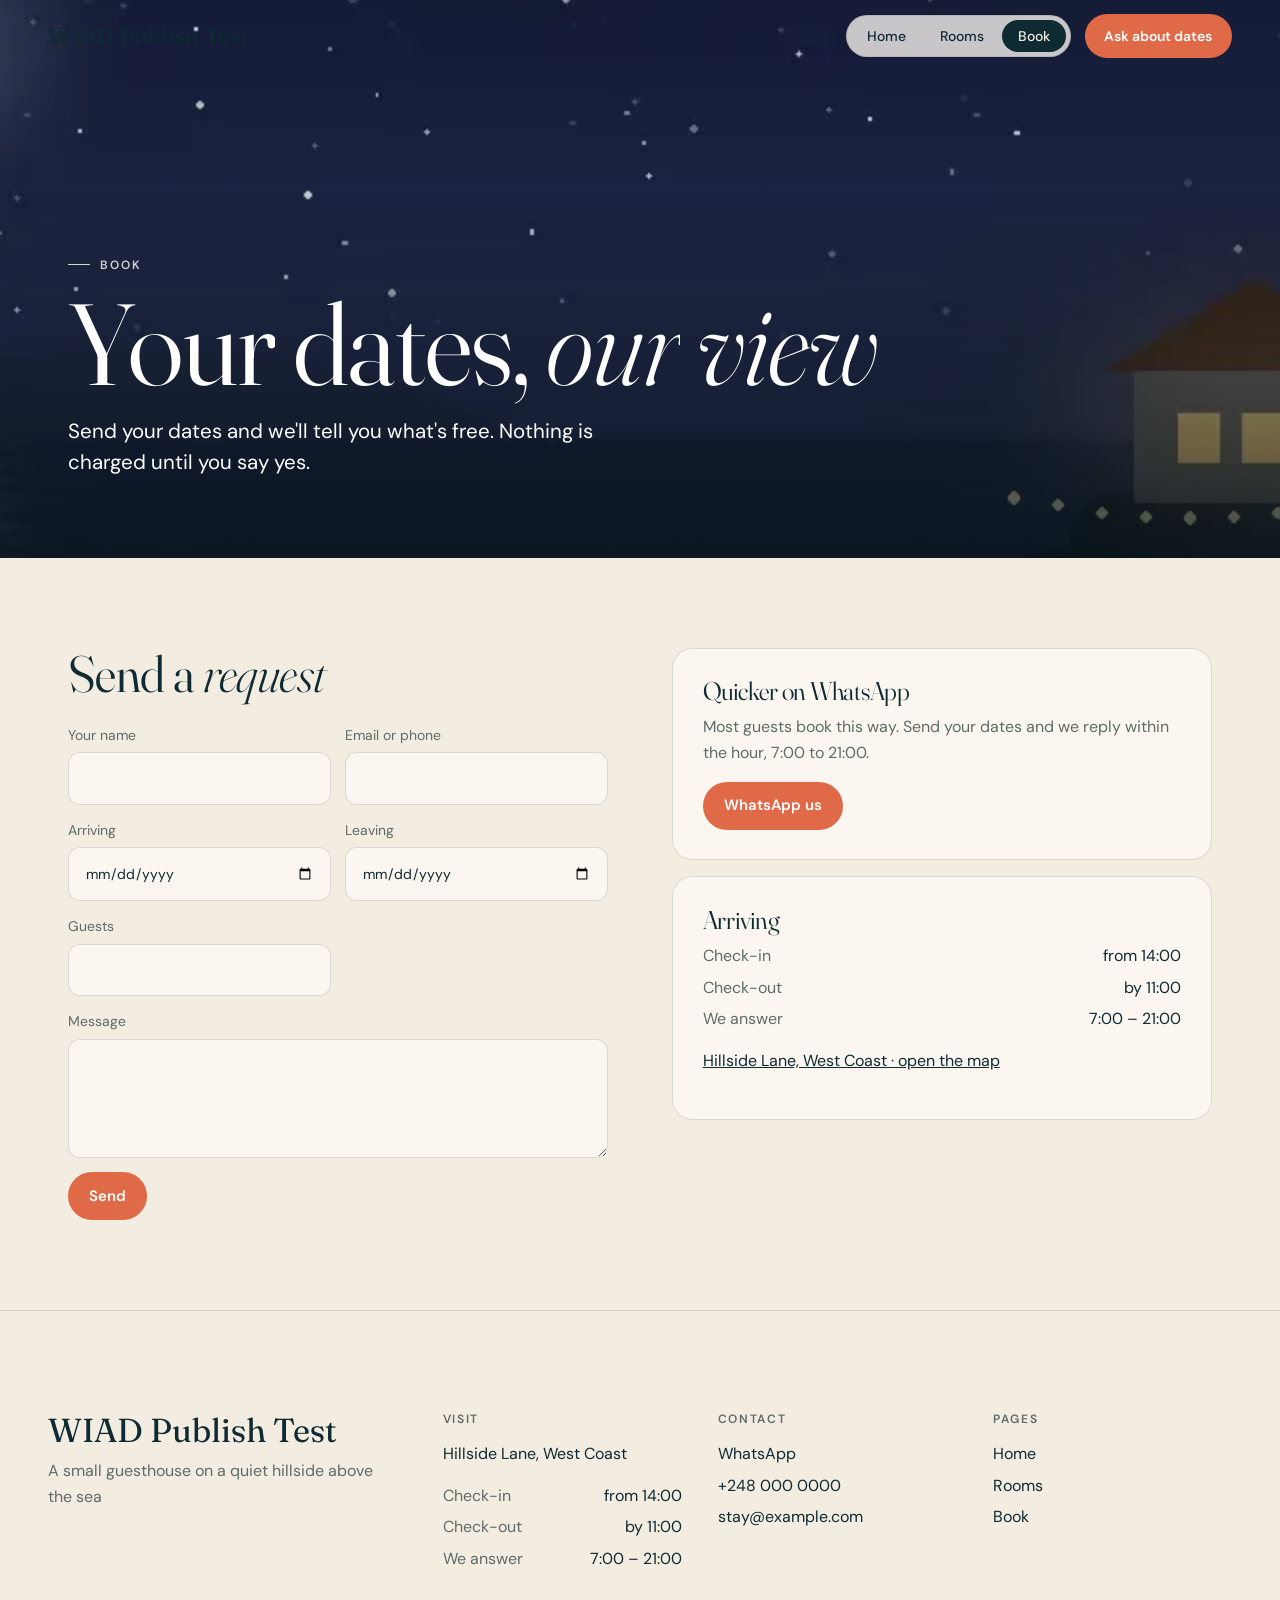
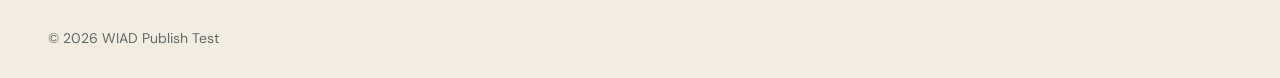
==== book.html @ 18fc2729 "Update 20 Nov 2026 23:09" ====
<!doctype html>
<html lang="en"><head>
<meta charset="utf-8"><meta name="viewport" content="width=device-width,initial-scale=1">
<title>Book a room · WIAD Publish Test</title><meta name="description" content="Ask about your dates at WIAD Publish Test: send a request with your dates and number of guests, or message us on WhatsApp. We reply within the hour."><meta name="robots" content="noindex">
<meta property="og:type" content="website"><meta property="og:site_name" content="WIAD Publish Test">
<meta property="og:title" content="Book a room · WIAD Publish Test"><meta property="og:description" content="Ask about your dates at WIAD Publish Test: send a request with your dates and number of guests, or message us on WhatsApp. We reply within the hour.">
<meta property="og:image" content="assets/img/og.jpg"><meta name="twitter:card" content="summary_large_image">
<meta name="theme-color" content="#0e2a33">
<link rel="preconnect" href="https://fonts.googleapis.com"><link rel="preconnect" href="https://fonts.gstatic.com" crossorigin><link rel="stylesheet" href="https://fonts.googleapis.com/css2?family=Fraunces:ital,opsz,wght@0,9..144,300..600;1,9..144,300..500&amp;family=DM+Sans:wght@400;500;600&amp;display=swap">
<link rel="stylesheet" href="assets/base.css?v=1795201784"><link rel="stylesheet" href="assets/look.css?v=1795201784">
<script src="assets/base.js?v=1795201784" defer></script>
</head>
<body class="">
<a class="skip" href="#main">Skip to content</a>
<header class="top" data-top>
  <a class="brand" href="./" aria-label="WIAD Publish Test home"><span class="wordmark">WIAD Publish Test</span></a>
  <nav class="pill" aria-label="Main"><a href="./">Home</a><a href="rooms.html">Rooms</a><a href="book.html" aria-current=page>Book</a></nav>
  <a class="btn top-cta" href="https://wa.me/2480000000?text=Hi%21%20Do%20you%20have%20a%20room%20free%20from%20%E2%80%A6%20to%20%E2%80%A6%3F" target="_blank" rel="noopener">Ask about dates</a>
  <button class="menu-btn" type="button" aria-expanded="false" aria-controls="menu-sheet"><span>Menu</span><i></i></button>
</header>
<div class="menu-sheet" id="menu-sheet" hidden>
  <nav aria-label="Menu"><a href="./">Home</a><a href="rooms.html">Rooms</a><a href="book.html">Book</a></nav>
  <div class="menu-foot"><a href="https://wa.me/2480000000" target="_blank" rel="noopener">WhatsApp</a><a href="mailto:stay@example.com">stay@example.com</a></div>
</div>
<main id="main">
<section class="p-hero" style="min-height:62vh">
  <img src="assets/img/view-night.webp" alt="" width="640" height="800">
  <div class="wrap">
    <p class="eyebrow">Book</p>
    <h1 data-words>Your dates, <em>our view</em></h1>
    <p class="lead" data-rise>Send your dates and we'll tell you what's free. Nothing is charged until you say yes.</p>
  </div>
</section>

<section class="sec tight">
  <div class="wrap split">
    <div data-rise>
      <h2 class="h-m" style="margin-bottom:24px">Send a <em>request</em></h2>
      <form class="form" data-form data-email="stay@example.com" data-wa="https://wa.me/2480000000" action="https://api.web3forms.com/submit" method="POST"><input type="hidden" name="subject" value="Booking request from the WIAD Publish Test website"><input type="checkbox" name="botcheck" class="hp" tabindex="-1" autocomplete="off" aria-hidden="true"><label><span>Your name</span><input name="name" required autocomplete="name"></label><label><span>Email or phone</span><input name="contact" required autocomplete="email"></label><label><span>Arriving</span><input name="arrive_date" type="date"></label><label><span>Leaving</span><input name="leave_date" type="date"></label><label><span>Guests</span><input name="guests" type="number"></label><label class="wide"><span>Message</span><textarea name="message" rows="4" required></textarea></label><div class="form-end"><button class="btn" type="submit">Send</button><p class="form-note" data-note role="status"></p></div></form>
    </div>
    <div data-rise>
      <div class="card"><h3>Quicker on WhatsApp</h3><p class="muted">Most guests book this way. Send your dates and we reply within the hour, 7:00 to 21:00.</p>
        <a class="btn" href="https://wa.me/2480000000?text=Hi%21%20Do%20you%20have%20a%20room%20free%20from%20%E2%80%A6%20to%20%E2%80%A6%3F" target="_blank" rel="noopener">WhatsApp us</a></div>
      <div class="card" style="margin-top:16px"><h3>Arriving</h3><dl class="hours"><div><dt>Check-in</dt><dd>from 14:00</dd></div><div><dt>Check-out</dt><dd>by 11:00</dd></div><div><dt>We answer</dt><dd>7:00 – 21:00</dd></div></dl><p style="margin-top:16px"><a href="https://maps.google.com/?q=West+Coast" target="_blank" rel="noopener">Hillside Lane, West Coast · open the map</a></p></div>
    </div>
  </div>
</section>

</main>
<footer class="foot">
  <div class="f-grid">
    <div class="f-col f-brand"><a class="brand" href="./">WIAD Publish Test</a><p>A small guesthouse on a quiet hillside above the sea</p></div>
    <div class="f-col"><h4>Visit</h4><p><a href="https://maps.google.com/?q=West+Coast" target="_blank" rel="noopener">Hillside Lane, West Coast</a></p><dl class="hours"><div><dt>Check-in</dt><dd>from 14:00</dd></div><div><dt>Check-out</dt><dd>by 11:00</dd></div><div><dt>We answer</dt><dd>7:00 – 21:00</dd></div></dl></div>
    <div class="f-col"><h4>Contact</h4><p class="f-links"><a href="https://wa.me/2480000000" target="_blank" rel="noopener">WhatsApp</a><a href="tel:+2480000000">+248 000 0000</a><a href="mailto:stay@example.com">stay@example.com</a></p></div>
    <div class="f-col"><h4>Pages</h4><p class="f-links"><a href="./">Home</a><a href="rooms.html">Rooms</a><a href="book.html">Book</a></p></div>
  </div>
  <div class="f-base"><span>© 2026 WIAD Publish Test</span></div>
</footer>
</body></html>
---- assets/base.css ----
/* base.css: shared by every starter look. Colours and fonts come from look.css (the :root variables). */
:root{
  --bg:#f6f3ee; --ink:#161513; --muted:#6c675f; --line:rgba(22,21,19,.14); --card:#fffdf9;
  --accent:#c2502e; --accent-ink:#fff; --top-ink:var(--ink); --pill-bg:rgba(255,253,249,.72); --pill-line:rgba(22,21,19,.1);
  --font-display:Georgia,serif; --font-body:system-ui,-apple-system,"Segoe UI",sans-serif;
  --radius:18px; --wrap:1240px; --gut:clamp(16px,4vw,48px); --ease:cubic-bezier(.2,.7,.1,1);
}
*,*::before,*::after{box-sizing:border-box}
html{-webkit-text-size-adjust:100%;scroll-behavior:auto}
body{margin:0;background:var(--bg);color:var(--ink);font:400 clamp(16px,1.05vw,18px)/1.6 var(--font-body);-webkit-font-smoothing:antialiased;overflow-x:hidden}
img,video,canvas,svg{display:block;max-width:100%}
img{height:auto}
a{color:inherit}
h1,h2,h3,h4{font-family:var(--font-display);font-weight:400;line-height:1.02;margin:0;letter-spacing:-.01em}
p{margin:0 0 1em}
button{font:inherit;color:inherit}
.skip{position:absolute;left:-999px;top:8px;background:var(--ink);color:var(--bg);padding:10px 16px;border-radius:99px;z-index:200}
.skip:focus{left:8px}
:focus-visible{outline:2px solid var(--accent);outline-offset:3px}

/* layout */
.wrap{max-width:var(--wrap);margin:0 auto;padding:0 var(--gut)}
.sec{padding:clamp(72px,11vw,150px) 0}
.sec.tight{padding:clamp(48px,7vw,90px) 0}
.eyebrow{font:600 12px/1.2 var(--font-body);letter-spacing:.16em;text-transform:uppercase;color:var(--muted);margin:0 0 18px;display:flex;gap:10px;align-items:center}
.eyebrow::before{content:"";width:22px;height:1px;background:currentColor}
.h-xl{font-size:clamp(48px,9.5vw,148px)}
.h-l{font-size:clamp(38px,6vw,92px)}
.h-m{font-size:clamp(30px,4vw,58px)}
.h-s{font-size:clamp(22px,2.2vw,30px)}
.lead{font-size:clamp(18px,1.6vw,23px);line-height:1.5;max-width:38ch}
.muted{color:var(--muted)}
.split{display:grid;grid-template-columns:1fr 1fr;gap:clamp(28px,5vw,80px);align-items:start}
.grid{display:grid;grid-template-columns:repeat(auto-fit,minmax(min(100%,280px),1fr));gap:clamp(14px,2vw,24px)}
@media (max-width:820px){.split{grid-template-columns:1fr}}

/* buttons */
.btn{display:inline-flex;align-items:center;justify-content:center;gap:.6em;min-height:48px;padding:0 1.4em;border-radius:99px;border:0;
  background:var(--accent);color:var(--accent-ink);font:600 15px/1 var(--font-body);text-decoration:none;cursor:pointer;
  transition:transform .35s var(--ease),background .3s,box-shadow .35s}
.btn:hover{transform:translateY(-2px);box-shadow:0 10px 26px -12px rgba(0,0,0,.45)}
.btn.line{background:transparent;color:inherit;box-shadow:inset 0 0 0 1.5px currentColor}
.btn.big{min-height:60px;padding:0 2em;font-size:17px}
.btn .ar{transition:transform .3s var(--ease)}
.btn:hover .ar{transform:translateX(4px)}
.btns{display:flex;flex-wrap:wrap;gap:12px;margin-top:28px}

/* header: the menu is always visible on every screen size */
.top{position:fixed;inset:14px var(--gut) auto;z-index:100;display:flex;align-items:center;gap:14px;color:var(--top-ink);pointer-events:none}
.top>*{pointer-events:auto}
.brand{text-decoration:none;margin-right:auto;display:flex;align-items:center}
.wordmark{font:400 clamp(20px,1.8vw,26px)/1 var(--font-display);letter-spacing:-.01em;white-space:nowrap}
.logo-img{height:40px;width:auto}
.pill{display:flex;gap:2px;padding:5px;border-radius:99px;background:var(--pill-bg);box-shadow:inset 0 0 0 1px var(--pill-line);
  -webkit-backdrop-filter:blur(14px) saturate(1.4);backdrop-filter:blur(14px) saturate(1.4)}
.pill a{padding:9px 16px;border-radius:99px;text-decoration:none;font:500 14px/1 var(--font-body);color:var(--ink);transition:background .25s}
.pill a:hover{background:rgba(127,127,127,.14)}
.pill a[aria-current]{background:var(--ink);color:var(--bg)}
.top-cta{min-height:44px;font-size:14px}
.menu-btn{display:none;align-items:center;gap:10px;min-height:44px;padding:0 18px;border-radius:99px;border:0;cursor:pointer;
  background:var(--pill-bg);color:var(--ink);box-shadow:inset 0 0 0 1px var(--pill-line);-webkit-backdrop-filter:blur(14px);backdrop-filter:blur(14px);font-weight:600;font-size:14px}
.menu-btn i{width:16px;height:8px;position:relative}
.menu-btn i::before,.menu-btn i::after{content:"";position:absolute;left:0;right:0;height:1.6px;background:currentColor;border-radius:2px;transition:transform .35s var(--ease),top .35s var(--ease)}
.menu-btn i::before{top:0}.menu-btn i::after{top:6px}
.menu-open .menu-btn i::before{top:3px;transform:rotate(45deg)}.menu-open .menu-btn i::after{top:3px;transform:rotate(-45deg)}
.menu-sheet{position:fixed;inset:0;z-index:90;background:var(--bg);color:var(--ink);display:flex;flex-direction:column;justify-content:center;
  padding:100px var(--gut) 40px;opacity:0;transition:opacity .35s}
.menu-sheet[hidden]{display:flex;visibility:hidden}
.menu-open .menu-sheet{opacity:1;visibility:visible}
.menu-sheet nav{display:flex;flex-direction:column;gap:4px}
.menu-sheet nav a{font:400 clamp(40px,11vw,80px)/1.05 var(--font-display);text-decoration:none;transform:translateY(20px);opacity:0;transition:transform .5s var(--ease),opacity .5s}
.menu-open .menu-sheet nav a{transform:none;opacity:1}
.menu-open .menu-sheet nav a:nth-child(2){transition-delay:.04s}.menu-open .menu-sheet nav a:nth-child(3){transition-delay:.08s}
.menu-open .menu-sheet nav a:nth-child(4){transition-delay:.12s}.menu-open .menu-sheet nav a:nth-child(5){transition-delay:.16s}
.menu-foot{display:flex;gap:22px;margin-top:40px;color:var(--muted);flex-wrap:wrap}
@media (max-width:860px){.pill,.top-cta{display:none}.menu-btn{display:inline-flex}.top{inset:12px 16px auto}}
/* once the page scrolls, a soft veil behind the header keeps it readable over the content (a look can switch it off: --top-veil:none) */
.top::before{content:"";position:absolute;left:calc(-1 * var(--gut));right:calc(-1 * var(--gut));top:-14px;height:calc(100% + 50px);z-index:-1;pointer-events:none;
  background:var(--top-veil,linear-gradient(var(--bg) 62%,transparent));opacity:0;transition:opacity .35s}
.scrolled .top::before{opacity:1}
.menu-open .top::before{opacity:0}
@media (max-width:860px){.top::before{left:-16px;right:-16px;top:-12px}}

/* motion helpers */
[data-rise]{opacity:0;transform:translateY(28px);transition:opacity .9s var(--ease),transform .9s var(--ease)}
[data-rise].in{opacity:1;transform:none}
[data-words] .w{display:inline-block;overflow:hidden;vertical-align:top;padding-bottom:.08em;margin-bottom:-.08em}
[data-words] .w>span{display:inline-block;transform:translateY(105%);transition:transform .9s var(--ease)}
[data-words].in .w>span{transform:none}
.still [data-rise],.shot-full [data-rise]{opacity:1;transform:none;transition:none}
.still [data-words] .w>span,.shot-full [data-words] .w>span{transform:none;transition:none}
.marquee{overflow:hidden;white-space:nowrap;display:flex}
.marquee>div{display:flex;flex-shrink:0;animation:mq var(--mq,32s) linear infinite}
.marquee>div>*{padding-right:.6em}
@keyframes mq{to{transform:translateX(-100%)}}
.still .marquee>div{animation:none}

/* content blocks */
.card{background:var(--card);border-radius:var(--radius);padding:clamp(22px,2.4vw,34px);box-shadow:inset 0 0 0 1px var(--line)}
.card h3{font-size:clamp(22px,2vw,28px);margin-bottom:10px}
.prices{list-style:none;margin:0;padding:0}
.prices li{display:flex;align-items:baseline;gap:12px;padding:16px 0;border-bottom:1px solid var(--line)}
.prices li b{font-weight:600}
.prices li small{display:block;color:var(--muted);font-size:.88em;margin-top:2px}
.prices li .dots{flex:1;border-bottom:1px dotted var(--line);transform:translateY(-4px);min-width:20px}
.prices li .pr{font-variant-numeric:tabular-nums;white-space:nowrap}
dl.hours{margin:0;display:grid;gap:6px}
dl.hours div{display:flex;justify-content:space-between;gap:20px}
dl.hours dt{color:var(--muted)}dl.hours dd{margin:0;font-variant-numeric:tabular-nums}
details{border-bottom:1px solid var(--line);padding:18px 0}
summary{cursor:pointer;list-style:none;font:500 clamp(18px,1.5vw,21px)/1.35 var(--font-body);display:flex;justify-content:space-between;gap:16px}
summary::after{content:"+";font-size:1.3em;line-height:1;transition:transform .3s}
details[open] summary::after{transform:rotate(45deg)}
summary::-webkit-details-marker{display:none}
details p{margin:12px 0 0;color:var(--muted);max-width:60ch}
.ph{position:relative;overflow:hidden;border-radius:var(--radius);background:var(--card)}
.ph img,.ph video{width:100%;height:100%;object-fit:cover}

/* form */
.form{display:grid;grid-template-columns:1fr 1fr;gap:14px}
.form label{display:flex;flex-direction:column;gap:6px;font-size:14px;color:var(--muted)}
.form .wide,.form .form-end{grid-column:1/-1}
.form input,.form textarea,.form select{font:inherit;color:var(--ink);background:var(--card);border:1px solid var(--line);border-radius:12px;padding:14px 16px;width:100%}
.form input:focus,.form textarea:focus{outline:2px solid var(--accent);outline-offset:0;border-color:transparent}
.form-end{display:flex;align-items:center;gap:18px;flex-wrap:wrap}
.form-note{margin:0;color:var(--muted)}
.hp{position:absolute;left:-5000px}
@media (max-width:600px){.form{grid-template-columns:1fr}}

/* footer */
.foot{padding:clamp(60px,8vw,110px) var(--gut) 28px;border-top:1px solid var(--line)}
.f-grid{max-width:var(--wrap);margin:0 auto;display:grid;grid-template-columns:1.5fr 1fr 1fr 1fr;gap:36px}
.f-col h4{font:600 12px/1 var(--font-body);letter-spacing:.14em;text-transform:uppercase;color:var(--muted);margin-bottom:16px}
.f-brand .brand{font:400 clamp(26px,2.6vw,36px)/1 var(--font-display);text-decoration:none;display:block;margin-bottom:12px}
.f-brand p{color:var(--muted);max-width:30ch}
.f-links{display:flex;flex-direction:column;gap:6px}
.f-links a,.f-col a{text-decoration:none}
.f-links a:hover{text-decoration:underline}
.f-base{max-width:var(--wrap);margin:56px auto 0;display:flex;justify-content:space-between;gap:16px;flex-wrap:wrap;color:var(--muted);font-size:14px}
.demo-note{margin:0;font-style:normal}
@media (max-width:860px){.f-grid{grid-template-columns:1fr 1fr}.f-brand{grid-column:1/-1}}

@media (prefers-reduced-motion:reduce){
  *,*::before,*::after{animation-duration:.01ms!important;animation-iteration-count:1!important;transition-duration:.01ms!important}
  [data-rise]{opacity:1;transform:none}[data-words] .w>span{transform:none}
}
---- assets/look.css ----
/* Look: One scene that changes as you scroll (demo: Palm Hollow). Change the colours and fonts here. */
:root{
  --bg:#f3ece0; --ink:#0e2a33; --muted:#5f6b69; --line:rgba(14,42,51,.14); --card:#fbf7f0;
  --accent:#e06a48; --accent-ink:#fff; --deep:#0e2a33; --mist:#dfe7e3;
  --pill-bg:rgba(251,247,240,.78);
  --font-display:Fraunces,Georgia,serif; --font-body:"DM Sans",system-ui,sans-serif;
  --radius:20px;
}
h1,h2,h3{font-variation-settings:"opsz" 120;font-weight:350}
em{font-style:italic;font-weight:300}
.on-dark{--top-veil:none}
.on-dark .top .wordmark{color:#fff;text-shadow:0 1px 12px rgba(0,0,0,.25)}

/* the scroll scene: a tall section; the stage sticks while the pictures change */
.scrub{position:relative;height:520vh;background:var(--deep)}
.scrub-stage{position:sticky;top:0;height:100vh;height:100svh;overflow:hidden}
.scrub canvas{position:absolute;inset:0;width:100%;height:100%}
.scrub-stage::after{content:"";position:absolute;inset:0;pointer-events:none;
  background:linear-gradient(90deg,rgba(6,18,24,.55) 0%,rgba(6,18,24,.18) 42%,transparent 60%),linear-gradient(0deg,rgba(6,18,24,.45),transparent 30%)}
.steps{position:absolute;left:var(--gut);top:50%;translate:0 -50%;z-index:2;width:min(560px,86vw);color:#fff}
.step{position:absolute;left:0;top:50%;translate:0 -50%;opacity:0;transform:translateY(30px);transition:opacity .7s var(--ease),transform .9s var(--ease);pointer-events:none}
.step.on{opacity:1;transform:none;pointer-events:auto}
.step .eyebrow{color:rgba(255,255,255,.8)}
.step h1,.step h2{font-size:clamp(46px,7vw,104px);line-height:.95;text-shadow:0 2px 30px rgba(0,0,0,.25)}
.step p{font-size:clamp(17px,1.4vw,20px);max-width:32ch;margin-top:20px;opacity:.92}
.still .step{transition:none}
.rail{position:absolute;left:var(--gut);right:var(--gut);bottom:28px;z-index:2;display:grid;grid-template-columns:repeat(4,1fr);gap:10px;color:#fff}
.rail span{font-size:12px;letter-spacing:.16em;text-transform:uppercase;opacity:.75;padding-top:12px;position:relative}
.rail span::before{content:"";position:absolute;left:0;right:0;top:0;height:2px;background:rgba(255,255,255,.28)}
.rail span::after{content:"";position:absolute;left:0;top:0;height:2px;background:#fff;width:calc(var(--f,0) * 100%)}
@media (max-width:700px){.steps{top:auto;bottom:110px;translate:none}.step{top:auto;bottom:0;translate:none}
  .scrub-stage::after{background:linear-gradient(0deg,rgba(6,18,24,.75) 0%,rgba(6,18,24,.3) 45%,transparent 70%)}}

/* rooms */
.rooms{display:grid;grid-template-columns:repeat(3,1fr);gap:clamp(14px,2vw,26px)}
.room{display:flex;flex-direction:column;gap:16px}
.room .ph{aspect-ratio:4/5}
.room .ph img{transition:transform 1.2s var(--ease)}
.room:hover .ph img{transform:scale(1.05)}
.room h3{font-size:clamp(28px,2.6vw,38px)}
.room .row{display:flex;justify-content:space-between;align-items:baseline;gap:12px;border-top:1px solid var(--line);padding-top:14px}
.room .price{font:400 22px/1 var(--font-display)}
.room .price small{font:400 13px/1 var(--font-body);color:var(--muted)}
.room .tag{position:absolute;left:14px;top:14px;background:rgba(251,247,240,.86);border-radius:99px;padding:7px 12px;font-size:12px;letter-spacing:.08em;text-transform:uppercase}
@media (max-width:900px){.rooms{grid-template-columns:1fr 1fr}}
@media (max-width:600px){.rooms{grid-template-columns:1fr}}

/* included */
.incl{display:grid;grid-template-columns:repeat(auto-fit,minmax(min(100%,220px),1fr));gap:1px;background:var(--line);border-radius:var(--radius);overflow:hidden}
.incl div{background:var(--bg);padding:28px 24px}
.incl b{display:block;font:400 26px/1.1 var(--font-display);margin:14px 0 8px}
.incl svg{width:30px;height:30px;stroke:var(--accent);fill:none;stroke-width:1.6}
.incl p{color:var(--muted);margin:0;font-size:15px}

/* booking band */
.bookband{background:var(--deep);color:#f3ece0;border-radius:32px;overflow:hidden;display:grid;grid-template-columns:1.1fr .9fr}
.bookband .txt{padding:clamp(28px,5vw,70px)}
.bookband h2{font-size:clamp(40px,5.5vw,84px)}
.bookband .btn.line{color:#f3ece0}
.bookband .ph{border-radius:0;min-height:320px}
@media (max-width:820px){.bookband{grid-template-columns:1fr}}

/* inner pages */
.p-hero{position:relative;min-height:72vh;display:flex;align-items:end;color:#fff;padding:140px 0 60px;overflow:hidden;background:var(--deep)}
.p-hero img{position:absolute;inset:0;width:100%;height:100%;object-fit:cover;opacity:.85}
.p-hero::after{content:"";position:absolute;inset:0;background:linear-gradient(0deg,rgba(6,18,24,.7),transparent 70%)}
.p-hero .wrap{position:relative;z-index:1;width:100%}
.p-hero h1{font-size:clamp(52px,9vw,140px);line-height:.92}
.p-hero .eyebrow{color:rgba(255,255,255,.8)}
.p-hero .lead{margin-top:20px}
.room-row{display:grid;grid-template-columns:1fr 1fr;gap:clamp(24px,5vw,80px);align-items:center;padding:clamp(40px,6vw,80px) 0;border-bottom:1px solid var(--line)}
.room-row:nth-child(even) .ph{order:2}
.room-row .ph{aspect-ratio:4/3}
.room-row h2{font-size:clamp(36px,4.5vw,64px);margin-bottom:16px}
.room-row ul{padding-left:1.1em;color:var(--muted)}
@media (max-width:820px){.room-row{grid-template-columns:1fr}.room-row:nth-child(even) .ph{order:0}}
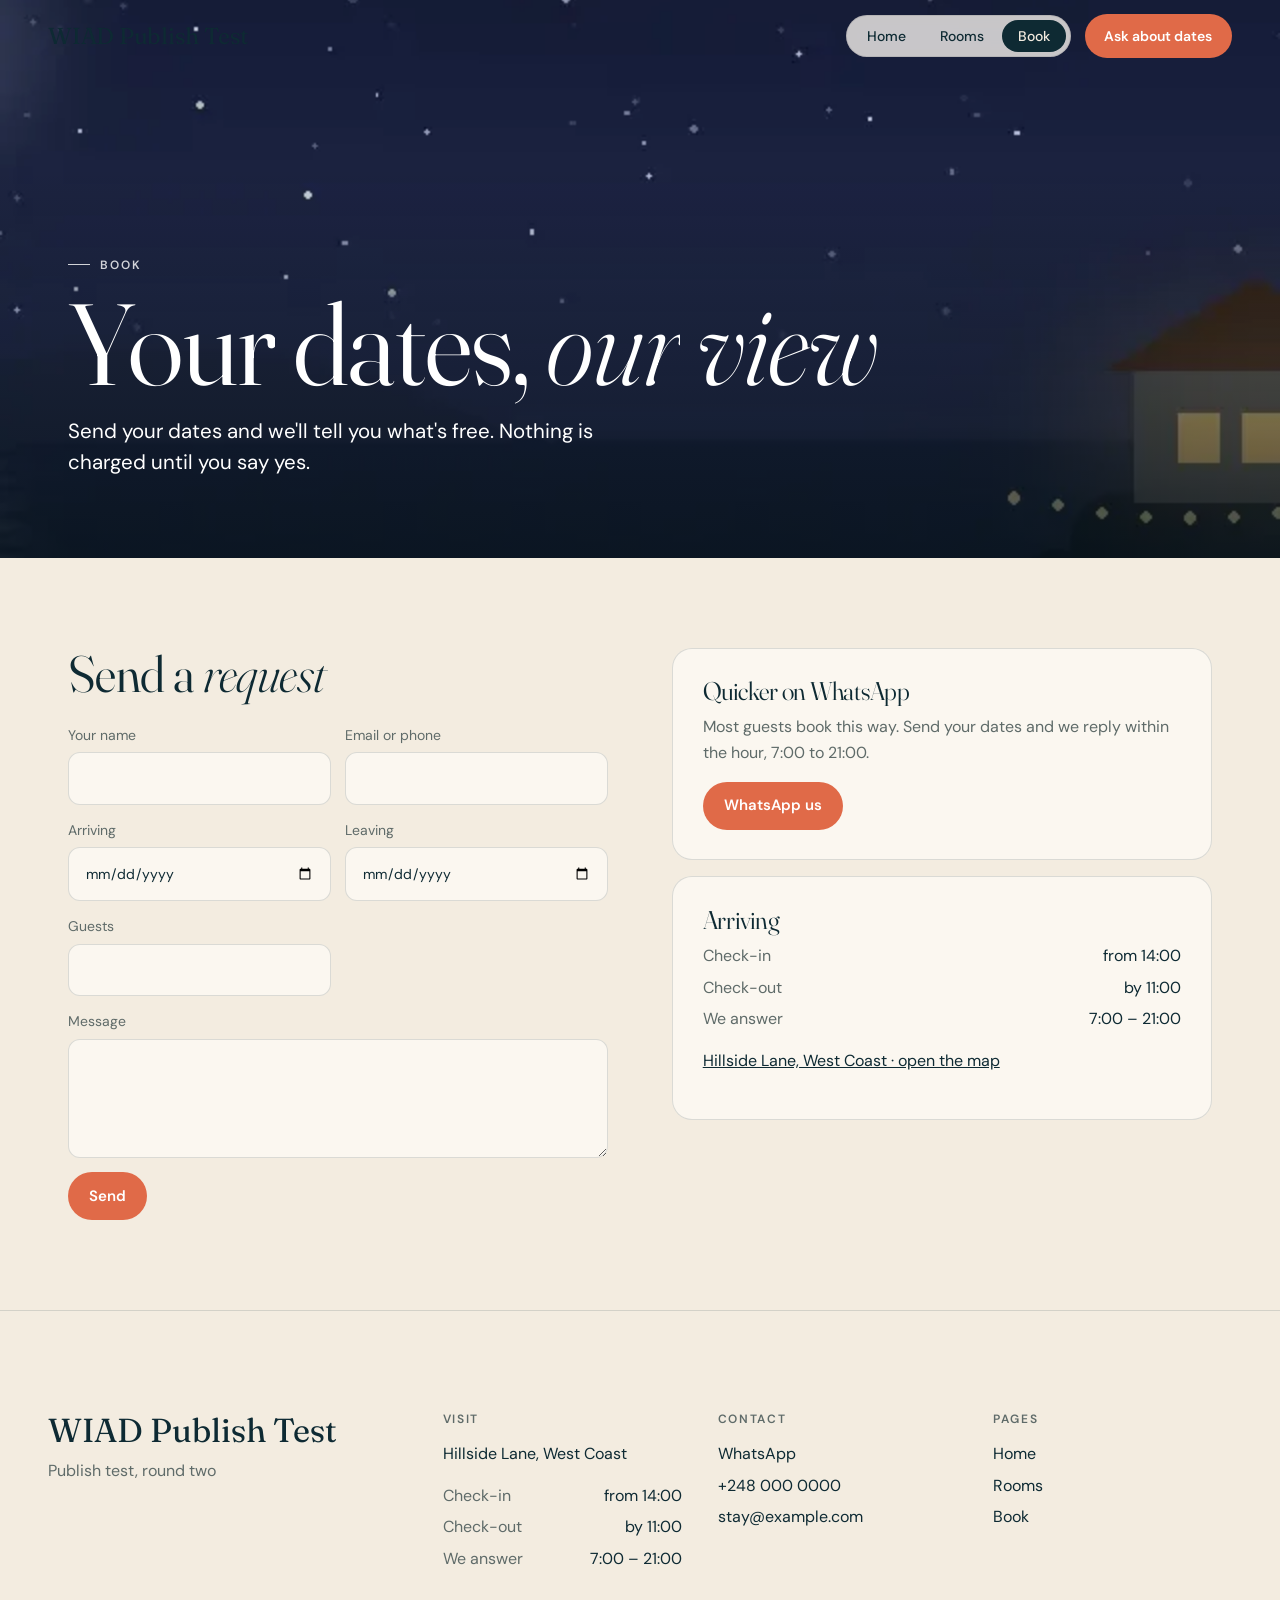
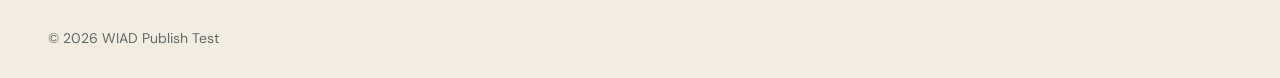
==== commit 9913714c: "Change the tagline" ====
--- a/book.html
+++ b/book.html
@@ -1,14 +1,14 @@
 <!doctype html>
 <html lang="en"><head>
 <meta charset="utf-8"><meta name="viewport" content="width=device-width,initial-scale=1">
-<title>Book a room · WIAD Publish Test</title><meta name="description" content="Ask about your dates at WIAD Publish Test: send a request with your dates and number of guests, or message us on WhatsApp. We reply within the hour."><meta name="robots" content="noindex">
+<title>Book a room · WIAD Publish Test</title><meta name="description" content="Ask about your dates at WIAD Publish Test: send a request with your dates and number of guests, or message us on WhatsApp. We reply within the hour."><meta name="robots" content="noindex"><link rel="canonical" href="https://socialmedia-seychelles.github.io/wiad-publish-test/book.html">
 <meta property="og:type" content="website"><meta property="og:site_name" content="WIAD Publish Test">
 <meta property="og:title" content="Book a room · WIAD Publish Test"><meta property="og:description" content="Ask about your dates at WIAD Publish Test: send a request with your dates and number of guests, or message us on WhatsApp. We reply within the hour.">
-<meta property="og:image" content="assets/img/og.jpg"><meta name="twitter:card" content="summary_large_image">
+<meta property="og:image" content="https://socialmedia-seychelles.github.io/wiad-publish-test/assets/img/og.jpg"><meta name="twitter:card" content="summary_large_image">
 <meta name="theme-color" content="#0e2a33">
 <link rel="preconnect" href="https://fonts.googleapis.com"><link rel="preconnect" href="https://fonts.gstatic.com" crossorigin><link rel="stylesheet" href="https://fonts.googleapis.com/css2?family=Fraunces:ital,opsz,wght@0,9..144,300..600;1,9..144,300..500&amp;family=DM+Sans:wght@400;500;600&amp;display=swap">
-<link rel="stylesheet" href="assets/base.css?v=1795201784"><link rel="stylesheet" href="assets/look.css?v=1795201784">
-<script src="assets/base.js?v=1795201784" defer></script>
+<link rel="stylesheet" href="assets/base.css?v=1795201913"><link rel="stylesheet" href="assets/look.css?v=1795201913">
+<script src="assets/base.js?v=1795201913" defer></script>
 </head>
 <body class="">
 <a class="skip" href="#main">Skip to content</a>
@@ -49,7 +49,7 @@
 </main>
 <footer class="foot">
   <div class="f-grid">
-    <div class="f-col f-brand"><a class="brand" href="./">WIAD Publish Test</a><p>A small guesthouse on a quiet hillside above the sea</p></div>
+    <div class="f-col f-brand"><a class="brand" href="./">WIAD Publish Test</a><p>Publish test, round two</p></div>
     <div class="f-col"><h4>Visit</h4><p><a href="https://maps.google.com/?q=West+Coast" target="_blank" rel="noopener">Hillside Lane, West Coast</a></p><dl class="hours"><div><dt>Check-in</dt><dd>from 14:00</dd></div><div><dt>Check-out</dt><dd>by 11:00</dd></div><div><dt>We answer</dt><dd>7:00 – 21:00</dd></div></dl></div>
     <div class="f-col"><h4>Contact</h4><p class="f-links"><a href="https://wa.me/2480000000" target="_blank" rel="noopener">WhatsApp</a><a href="tel:+2480000000">+248 000 0000</a><a href="mailto:stay@example.com">stay@example.com</a></p></div>
     <div class="f-col"><h4>Pages</h4><p class="f-links"><a href="./">Home</a><a href="rooms.html">Rooms</a><a href="book.html">Book</a></p></div>
